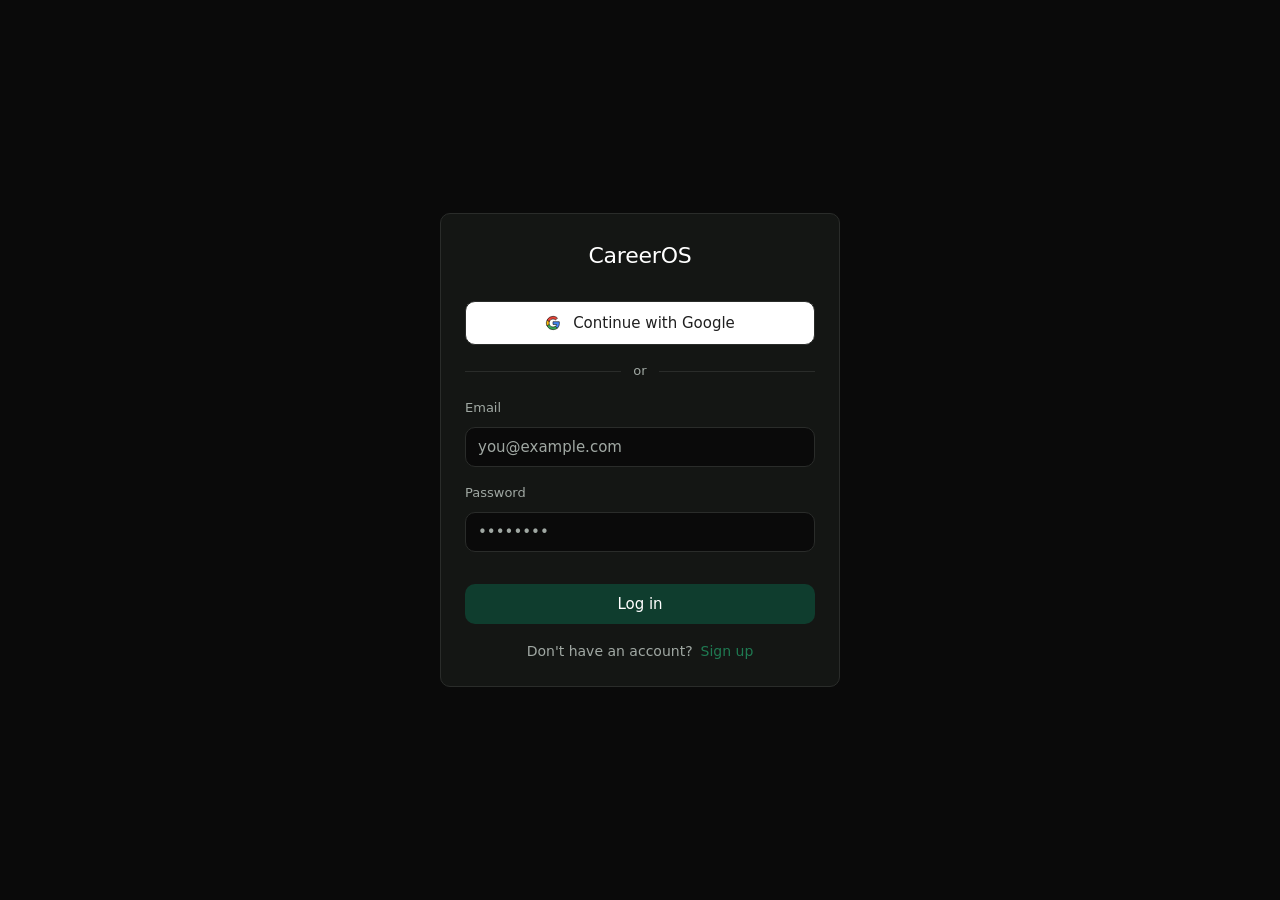
==== index.html @ 24f1f0d6 "Add files via upload" ====
<!DOCTYPE html>
<html lang="en">
<head>
  <meta charset="UTF-8" />
  <meta name="viewport" content="width=device-width, initial-scale=1.0" />
  <title>CareerOS — Log in</title>
  <link rel="stylesheet" href="css/tokens.css" />
  <link rel="stylesheet" href="css/global.css" />
  <link rel="stylesheet" href="css/login.css" />
</head>
<body>
  <div class="login-page">
    <div class="card login-card">
      <div class="login-card__logo">
        <span class="login-card__wordmark">CareerOS</span>
      </div>

      <!--
        NOTE: The Google button below intentionally breaks from the app's color system
        (--bg / --surface / --accent etc). Google's brand guidelines require their
        "Continue with Google" button to use a white/light background with the official
        4-color G logo — this is the one deliberate exception to the design system.
      -->
      <button type="button" class="btn btn-google" id="google-login-btn">
        <span id="google-icon-slot"></span>
        <span>Continue with Google</span>
      </button>

      <div class="login-divider">
        <span>or</span>
      </div>

      <form id="login-form" novalidate>
        <div class="input-group">
          <label class="input-label" for="email-input">Email</label>
          <input class="input" type="email" id="email-input" name="email" placeholder="you@example.com" autocomplete="email" required />
        </div>

        <div class="input-group">
          <label class="input-label" for="password-input">Password</label>
          <input class="input" type="password" id="password-input" name="password" placeholder="••••••••" autocomplete="current-password" required />
        </div>

        <div class="input-error" id="form-error" aria-live="polite"></div>

        <button type="submit" class="btn btn-primary login-submit-btn" id="submit-btn">
          Log in
        </button>
      </form>

      <div class="login-toggle">
        <span id="toggle-text">Don't have an account?</span>
        <a href="#" id="toggle-mode-link">Sign up</a>
      </div>
    </div>
  </div>

  <script type="module" src="js/pages/login.js"></script>
</body>
</html>
---- css/tokens.css ----
:root {
  /* Colors */
  --bg: #0A0A0A;
  --surface: #141614;
  --text-primary: #FFFFFF;
  --text-secondary: #A0A8A3;
  --accent: #0F3D2E;
  --accent-hover: #1F7A52;
  --danger: #C0392B;
  --warning: #B8860B;
  --border: #2A2C2A;

  /* Shape */
  --radius: 10px;

  /* Spacing */
  --space-xs: 8px;
  --space-sm: 12px;
  --space-md: 16px;
  --space-lg: 24px;
  --space-xl: 32px;

  /* Typography */
  --font-family: 'Inter', -apple-system, BlinkMacSystemFont, 'Segoe UI', system-ui, sans-serif;
  --font-weight-body: 400;
  --font-weight-heading: 500;

  --font-size-h1: 22px;
  --font-size-h2: 18px;
  --font-size-h3: 16px;
  --font-size-body: 15px;
  --line-height-base: 1.6;

  /* Layout */
  --sidebar-width: 220px;
  --bottom-bar-height: 64px;

  /* Motion */
  --transition-fast: 0.15s ease;
  --transition-base: 0.2s ease;
}
---- css/global.css ----
@import url('tokens.css');

/* ============ RESET ============ */
*,
*::before,
*::after {
  box-sizing: border-box;
  margin: 0;
  padding: 0;
}

html {
  -webkit-text-size-adjust: 100%;
}

body {
  background: var(--bg);
  color: var(--text-primary);
  font-family: var(--font-family);
  font-weight: var(--font-weight-body);
  font-size: var(--font-size-body);
  line-height: var(--line-height-base);
  font-feature-settings: "tnum";
  -webkit-font-smoothing: antialiased;
  min-height: 100vh;
}

h1, h2, h3, h4, h5, h6 {
  font-weight: var(--font-weight-heading);
  line-height: 1.3;
}

h1 { font-size: var(--font-size-h1); }
h2 { font-size: var(--font-size-h2); }
h3 { font-size: var(--font-size-h3); }

p {
  color: var(--text-secondary);
}

a {
  color: inherit;
  text-decoration: none;
}

ul, ol {
  list-style: none;
}

button {
  font-family: inherit;
  cursor: pointer;
}

input, select, textarea {
  font-family: inherit;
  font-size: inherit;
}

img, svg {
  display: block;
  max-width: 100%;
}

/* ============ TABULAR NUMS ============ */
.tnum {
  font-feature-settings: "tnum";
}

/* ============ PAGE LAYOUT ============ */
.page-layout {
  display: flex;
  min-height: 100vh;
}

.page-layout__main {
  flex: 1;
  margin-left: var(--sidebar-width);
  padding: var(--space-lg);
  min-height: 100vh;
}

@media (max-width: 768px) {
  .page-layout__main {
    margin-left: 0;
    padding: var(--space-md);
    padding-bottom: calc(var(--bottom-bar-height) + var(--space-md));
  }
}

/* ============ SIDEBAR (DESKTOP) ============ */
.sidebar {
  position: fixed;
  top: 0;
  left: 0;
  bottom: 0;
  width: var(--sidebar-width);
  background: var(--surface);
  border-right: 1px solid var(--border);
  display: flex;
  flex-direction: column;
  padding: var(--space-lg) 0;
  z-index: 100;
}

.sidebar__logo {
  padding: 0 var(--space-lg);
  margin-bottom: var(--space-xl);
  display: flex;
  align-items: center;
  gap: var(--space-sm);
}

.sidebar__nav {
  display: flex;
  flex-direction: column;
  gap: var(--space-xs);
  padding: 0 var(--space-sm);
}

.sidebar__nav-item {
  display: flex;
  align-items: center;
  gap: var(--space-sm);
  padding: var(--space-sm) var(--space-md);
  border-radius: var(--radius);
  border-left: 2px solid transparent;
  color: var(--text-secondary);
  transition: background var(--transition-fast), color var(--transition-fast);
}

.sidebar__nav-item svg {
  width: 18px;
  height: 18px;
  stroke: currentColor;
  flex-shrink: 0;
}

.sidebar__nav-item:hover {
  background: rgba(255, 255, 255, 0.03);
  color: var(--text-primary);
}

.sidebar__nav-item.is-active {
  background: rgba(15, 61, 46, 0.35);
  color: var(--text-primary);
  border-left: 2px solid var(--accent-hover);
  margin-left: -2px;
}

@media (max-width: 768px) {
  .sidebar {
    display: none;
  }
}

/* ============ BOTTOM TAB BAR (MOBILE) ============ */
.bottom-tab-bar {
  display: none;
}

@media (max-width: 768px) {
  .bottom-tab-bar {
    display: flex;
    position: fixed;
    bottom: 0;
    left: 0;
    right: 0;
    height: var(--bottom-bar-height);
    background: var(--surface);
    border-top: 1px solid var(--border);
    justify-content: space-around;
    align-items: center;
    z-index: 100;
  }

  .bottom-tab-bar__item {
    display: flex;
    align-items: center;
    justify-content: center;
    width: 44px;
    height: 44px;
    border-radius: var(--radius);
    color: var(--text-secondary);
    transition: background var(--transition-fast), color var(--transition-fast);
  }

  .bottom-tab-bar__item svg {
    width: 20px;
    height: 20px;
    stroke: currentColor;
  }

  .bottom-tab-bar__item.is-active {
    color: var(--text-primary);
    background: rgba(15, 61, 46, 0.35);
  }
}

/* ============ CARD ============ */
.card {
  background: var(--surface);
  border: 1px solid var(--border);
  border-radius: var(--radius);
  padding: var(--space-lg);
}

@media (max-width: 768px) {
  .card {
    padding: var(--space-md);
  }
}

/* ============ BUTTONS ============ */
.btn {
  display: inline-flex;
  align-items: center;
  justify-content: center;
  gap: var(--space-xs);
  border-radius: var(--radius);
  padding: 10px var(--space-md);
  font-size: var(--font-size-body);
  font-weight: var(--font-weight-heading);
  border: 1px solid transparent;
  transition: background var(--transition-fast), border-color var(--transition-fast), color var(--transition-fast);
  white-space: nowrap;
}

.btn svg {
  width: 16px;
  height: 16px;
  stroke: currentColor;
}

.btn:disabled {
  opacity: 0.5;
  cursor: not-allowed;
}

.btn-primary {
  background: var(--accent);
  color: var(--text-primary);
}

.btn-primary:hover:not(:disabled) {
  background: var(--accent-hover);
}

.btn-secondary {
  background: transparent;
  border: 1px solid var(--border);
  color: var(--text-primary);
}

.btn-secondary:hover:not(:disabled) {
  border-color: var(--text-secondary);
}

.btn-destructive {
  background: transparent;
  border: 1px solid var(--danger);
  color: var(--danger);
}

.btn-destructive:hover:not(:disabled) {
  background: var(--danger);
  color: var(--text-primary);
}

@media (max-width: 768px) {
  .btn {
    min-height: 44px;
  }
}

/* ============ INPUTS ============ */
.input-group {
  display: flex;
  flex-direction: column;
  gap: var(--space-xs);
}

.input-label {
  font-size: 13px;
  font-weight: var(--font-weight-heading);
  color: var(--text-secondary);
}

.input {
  background: var(--bg);
  border: 1px solid var(--border);
  border-radius: var(--radius);
  padding: 10px var(--space-sm);
  color: var(--text-primary);
  font-size: var(--font-size-body);
  width: 100%;
  transition: border-color var(--transition-fast);
}

.input::placeholder {
  color: var(--text-secondary);
}

.input:focus {
  outline: none;
  border-color: var(--accent-hover);
}

.input.has-error {
  border-color: var(--danger);
}

.input-error {
  font-size: 13px;
  color: var(--danger);
}

@media (max-width: 768px) {
  .input {
    min-height: 44px;
  }
}

/* ============ TOGGLE (custom square) ============ */
.toggle-box {
  position: relative;
  display: inline-flex;
  align-items: center;
  width: 40px;
  height: 22px;
  background: var(--bg);
  border: 1px solid var(--border);
  border-radius: var(--radius);
  cursor: pointer;
  transition: background var(--transition-fast), border-color var(--transition-fast);
  flex-shrink: 0;
}

.toggle-box::after {
  content: '';
  position: absolute;
  top: 2px;
  left: 2px;
  width: 16px;
  height: 16px;
  background: var(--text-secondary);
  border-radius: 4px;
  transition: transform var(--transition-fast), background var(--transition-fast);
}

.toggle-box.is-checked {
  background: var(--accent);
  border-color: var(--accent-hover);
}

.toggle-box.is-checked::after {
  transform: translateX(18px);
  background: var(--text-primary);
}

/* ============ CHECKBOX (custom square) ============ */
.checkbox-box {
  position: relative;
  display: inline-flex;
  align-items: center;
  justify-content: center;
  width: 20px;
  height: 20px;
  background: var(--bg);
  border: 1px solid var(--border);
  border-radius: 5px;
  cursor: pointer;
  flex-shrink: 0;
  transition: background var(--transition-fast), border-color var(--transition-fast);
}

.checkbox-box svg {
  width: 12px;
  height: 12px;
  stroke: var(--text-primary);
  opacity: 0;
  transition: opacity var(--transition-fast);
}

.checkbox-box.is-checked {
  background: var(--accent);
  border-color: var(--accent-hover);
}

.checkbox-box.is-checked svg {
  opacity: 1;
}

/* ============ STATUS DOT ============ */
.status-dot {
  display: inline-flex;
  align-items: center;
  gap: var(--space-xs);
  font-size: 13px;
  color: var(--text-secondary);
}

.status-dot::before {
  content: '';
  width: 8px;
  height: 8px;
  border-radius: 50%;
  background: var(--text-secondary);
  flex-shrink: 0;
}

.status-dot--online::before,
.status-dot--submitted::before {
  background: var(--accent-hover);
}

.status-dot--offline::before,
.status-dot--pending::before {
  background: var(--text-secondary);
}

.status-dot--failed::before {
  background: var(--danger);
}

.status-dot--skipped::before,
.status-dot--needs-attention::before {
  background: var(--warning);
}

/* ============ MODAL ============ */
.modal-overlay {
  position: fixed;
  inset: 0;
  background: rgba(0, 0, 0, 0.6);
  display: flex;
  align-items: center;
  justify-content: center;
  padding: var(--space-md);
  z-index: 1000;
}

.modal {
  background: var(--surface);
  border: 1px solid var(--border);
  border-radius: var(--radius);
  padding: var(--space-lg);
  max-width: 480px;
  width: 100%;
  max-height: 90vh;
  overflow-y: auto;
  box-shadow: 0 8px 24px rgba(0, 0, 0, 0.4);
}

.modal__header {
  display: flex;
  align-items: center;
  justify-content: space-between;
  margin-bottom: var(--space-md);
}

.modal__close {
  color: var(--text-secondary);
  display: inline-flex;
  padding: var(--space-xs);
  border-radius: var(--radius);
}

.modal__close svg {
  width: 18px;
  height: 18px;
  stroke: currentColor;
}

.modal__close:hover {
  color: var(--text-primary);
}

.modal__footer {
  display: flex;
  justify-content: flex-end;
  gap: var(--space-sm);
  margin-top: var(--space-lg);
}

@media (max-width: 768px) {
  .modal {
    padding: var(--space-md);
  }
}

/* ============ TOAST ============ */
.toast-container {
  position: fixed;
  bottom: var(--space-lg);
  right: var(--space-lg);
  display: flex;
  flex-direction: column;
  gap: var(--space-sm);
  z-index: 2000;
}

.toast {
  display: flex;
  align-items: center;
  gap: var(--space-sm);
  background: var(--surface);
  border: 1px solid var(--border);
  border-radius: var(--radius);
  padding: var(--space-sm) var(--space-md);
  min-width: 240px;
  max-width: 360px;
  box-shadow: 0 4px 16px rgba(0, 0, 0, 0.35);
  animation: toast-in var(--transition-base);
}

.toast svg {
  width: 18px;
  height: 18px;
  flex-shrink: 0;
}

.toast--success svg {
  stroke: var(--accent-hover);
}

.toast--error svg {
  stroke: var(--danger);
}

.toast--info svg {
  stroke: var(--text-secondary);
}

@keyframes toast-in {
  from {
    opacity: 0;
    transform: translateY(8px);
  }
  to {
    opacity: 1;
    transform: translateY(0);
  }
}

@media (max-width: 768px) {
  .toast-container {
    right: var(--space-md);
    left: var(--space-md);
    bottom: calc(var(--bottom-bar-height) + var(--space-md));
  }

  .toast {
    max-width: none;
  }
}

/* ============ EMPTY STATE ============ */
.empty-state {
  display: flex;
  flex-direction: column;
  align-items: center;
  justify-content: center;
  text-align: center;
  padding: var(--space-xl) var(--space-md);
  color: var(--text-secondary);
  gap: var(--space-sm);
}

.empty-state svg {
  width: 32px;
  height: 32px;
  stroke: var(--text-secondary);
}

.empty-state__text {
  font-size: 14px;
  color: var(--text-secondary);
}

/* ============ SKELETON ============ */
.skeleton {
  background: linear-gradient(90deg, var(--surface) 25%, var(--border) 50%, var(--surface) 75%);
  background-size: 200% 100%;
  border-radius: var(--radius);
  animation: skeleton-pulse 1.4s ease-in-out infinite;
}

@keyframes skeleton-pulse {
  0% { background-position: 200% 0; }
  100% { background-position: -200% 0; }
}

/* ============ STAT CARD ============ */
.stat-card {
  background: var(--surface);
  border: 1px solid var(--border);
  border-radius: var(--radius);
  padding: var(--space-lg);
  display: flex;
  flex-direction: column;
  gap: var(--space-xs);
}

.stat-number {
  font-size: 28px;
  font-weight: var(--font-weight-heading);
  font-feature-settings: "tnum";
  color: var(--text-primary);
}

.stat-label {
  font-size: 13px;
  color: var(--text-secondary);
}

.stat-row {
  display: flex;
  gap: var(--space-md);
}

@media (max-width: 768px) {
  .stat-card {
    padding: var(--space-md);
  }

  .stat-number {
    font-size: 24px;
  }

  .stat-row {
    display: grid;
    grid-template-columns: 1fr 1fr;
    gap: var(--space-sm);
  }
}

/* ============ TABLE (DESKTOP) ============ */
.table {
  width: 100%;
  border-collapse: collapse;
}

.table th {
  text-align: left;
  font-size: 13px;
  font-weight: var(--font-weight-heading);
  color: var(--text-secondary);
  padding: var(--space-sm) var(--space-md);
  border-bottom: 1px solid var(--border);
}

.table td {
  padding: var(--space-sm) var(--space-md);
  border-bottom: 1px solid var(--border);
  font-size: var(--font-size-body);
  color: var(--text-primary);
}

.table tr:last-child td {
  border-bottom: none;
}

@media (max-width: 768px) {
  .table {
    display: none;
  }
}

/* ============ TABLE MOBILE CARD ============ */
.table-mobile-card {
  display: none;
}

@media (max-width: 768px) {
  .table-mobile-card {
    display: flex;
    flex-direction: column;
    gap: var(--space-sm);
  }

  .table-mobile-card__item {
    background: var(--surface);
    border: 1px solid var(--border);
    border-radius: var(--radius);
    padding: var(--space-md);
    display: flex;
    flex-direction: column;
    gap: var(--space-xs);
  }

  .table-mobile-card__row {
    display: flex;
    justify-content: space-between;
    gap: var(--space-sm);
    font-size: 14px;
  }

  .table-mobile-card__row-label {
    color: var(--text-secondary);
  }

  .table-mobile-card__row-value {
    color: var(--text-primary);
    text-align: right;
  }
}

/* ============ BADGE ============ */
.badge {
  display: inline-flex;
  align-items: center;
  padding: 3px var(--space-sm);
  border-radius: var(--radius);
  background: rgba(255, 255, 255, 0.05);
  border: 1px solid var(--border);
  font-size: 12px;
  color: var(--text-secondary);
  white-space: nowrap;
}
---- css/login.css ----
/* login.css — page-specific layout only; components come from global.css */

.login-page {
  min-height: 100vh;
  display: flex;
  align-items: center;
  justify-content: center;
  padding: var(--space-md);
}

.login-card {
  width: 100%;
  max-width: 400px;
  display: flex;
  flex-direction: column;
  gap: var(--space-md);
}

.login-card__logo {
  display: flex;
  justify-content: center;
  margin-bottom: var(--space-sm);
}

.login-card__wordmark {
  font-size: var(--font-size-h1);
  font-weight: var(--font-weight-heading);
  color: var(--text-primary);
  letter-spacing: -0.01em;
}

/* Google button — deliberate exception to the color system per Google brand guidelines */
.btn-google {
  background: #FFFFFF;
  color: #1F1F1F;
  border: 1px solid var(--border);
  border-radius: var(--radius);
  display: inline-flex;
  align-items: center;
  justify-content: center;
  gap: var(--space-sm);
  min-height: 44px;
  font-weight: var(--font-weight-heading);
  transition: background var(--transition-fast);
}

.btn-google:hover {
  background: #F2F2F2;
}

.login-divider {
  display: flex;
  align-items: center;
  gap: var(--space-sm);
  color: var(--text-secondary);
  font-size: 13px;
}

.login-divider::before,
.login-divider::after {
  content: '';
  flex: 1;
  height: 1px;
  background: var(--border);
}

#login-form {
  display: flex;
  flex-direction: column;
  gap: var(--space-md);
}

.login-submit-btn {
  width: 100%;
}

.login-toggle {
  display: flex;
  justify-content: center;
  gap: var(--space-xs);
  font-size: 14px;
  color: var(--text-secondary);
}

.login-toggle a {
  color: var(--accent-hover);
  font-weight: var(--font-weight-heading);
}

.login-toggle a:hover {
  text-decoration: underline;
}

@media (max-width: 768px) {
  .login-page {
    padding: var(--space-md);
  }

  .login-card {
    max-width: none;
  }
}
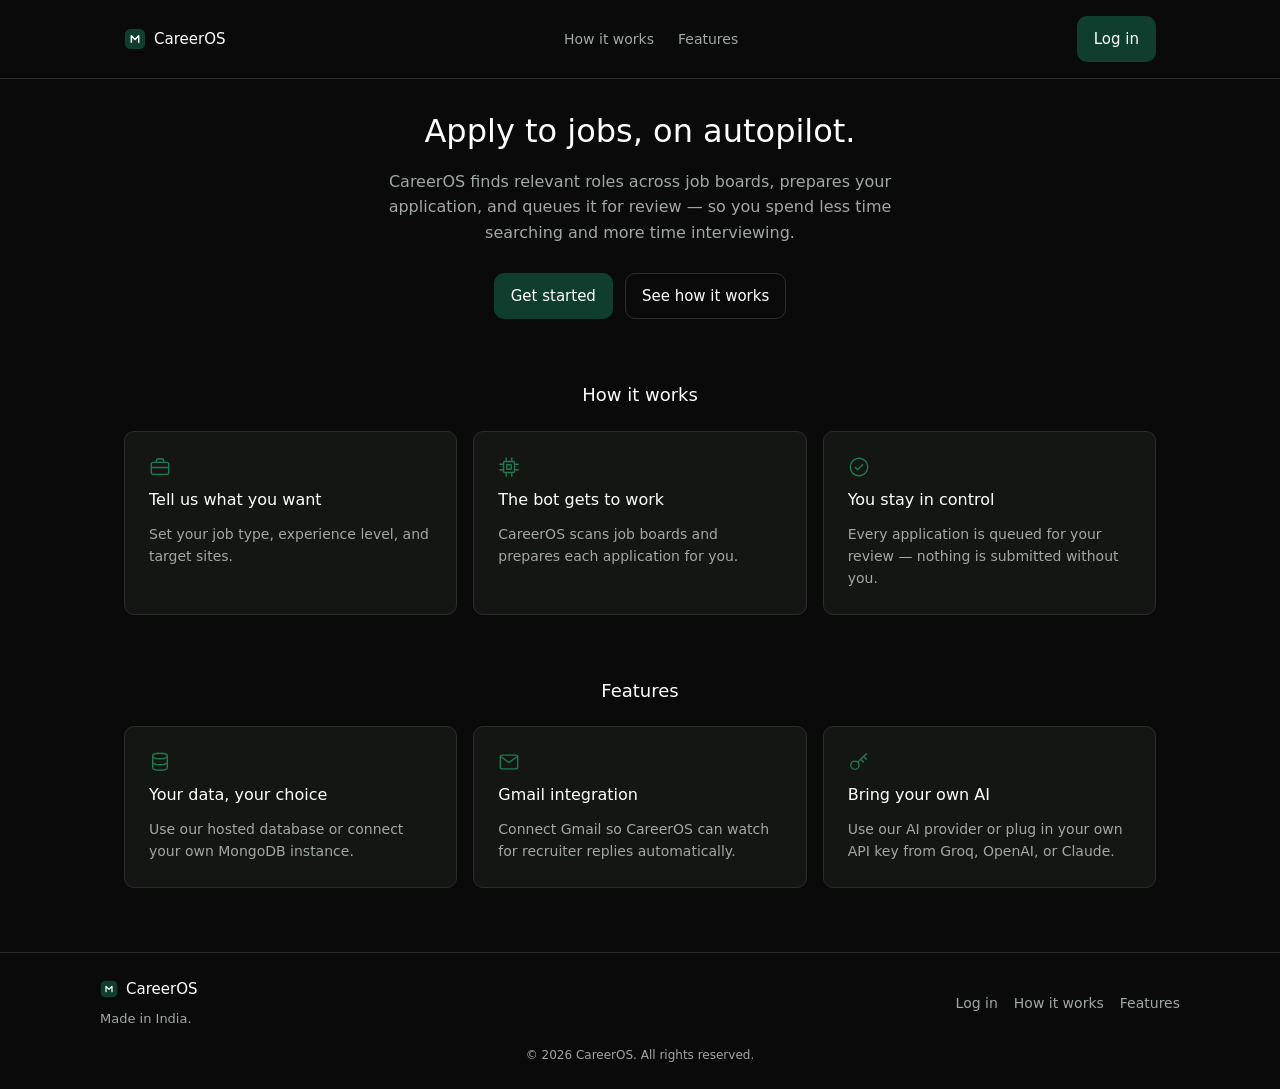
==== commit 62d8aaf4: "Rename home.html to index.html" ====
--- a/index.html
+++ b/index.html
@@ -3,58 +3,105 @@
 <head>
   <meta charset="UTF-8" />
   <meta name="viewport" content="width=device-width, initial-scale=1.0" />
-  <title>CareerOS — Log in</title>
+  <title>CareerOS — Apply to jobs on autopilot</title>
   <link rel="stylesheet" href="css/tokens.css" />
   <link rel="stylesheet" href="css/global.css" />
-  <link rel="stylesheet" href="css/login.css" />
+  <link rel="stylesheet" href="css/home.css" />
 </head>
 <body>
-  <div class="login-page">
-    <div class="card login-card">
-      <div class="login-card__logo">
-        <span class="login-card__wordmark">CareerOS</span>
+  <!-- Top nav -->
+  <header class="top-nav">
+    <div class="top-nav__inner">
+      <a class="top-nav__logo" href="home.html">
+        <img src="assets/logo.svg" alt="CareerOS" width="22" height="22" />
+        <span>CareerOS</span>
+      </a>
+      <nav class="top-nav__links">
+        <a href="#how-it-works">How it works</a>
+        <a href="#features">Features</a>
+      </nav>
+      <a class="btn btn-primary top-nav__cta" href="index.html">Log in</a>
+    </div>
+  </header>
+
+  <!-- Hero -->
+  <main>
+    <section class="hero">
+      <h1>Apply to jobs, on autopilot.</h1>
+      <p class="hero__subtitle">
+        CareerOS finds relevant roles across job boards, prepares your application, and
+        queues it for review — so you spend less time searching and more time interviewing.
+      </p>
+      <div class="hero__actions">
+        <a class="btn btn-primary" href="index.html">Get started</a>
+        <a class="btn btn-secondary" href="#how-it-works">See how it works</a>
       </div>
+    </section>
 
-      <!--
-        NOTE: The Google button below intentionally breaks from the app's color system
-        (--bg / --surface / --accent etc). Google's brand guidelines require their
-        "Continue with Google" button to use a white/light background with the official
-        4-color G logo — this is the one deliberate exception to the design system.
-      -->
-      <button type="button" class="btn btn-google" id="google-login-btn">
-        <span id="google-icon-slot"></span>
-        <span>Continue with Google</span>
-      </button>
+    <!-- How it works -->
+    <section class="section" id="how-it-works">
+      <h2>How it works</h2>
+      <div class="steps-grid">
+        <div class="card step-card">
+          <span class="step-card__icon" data-icon="briefcase"></span>
+          <h3>Tell us what you want</h3>
+          <p>Set your job type, experience level, and target sites.</p>
+        </div>
+        <div class="card step-card">
+          <span class="step-card__icon" data-icon="cpu"></span>
+          <h3>The bot gets to work</h3>
+          <p>CareerOS scans job boards and prepares each application for you.</p>
+        </div>
+        <div class="card step-card">
+          <span class="step-card__icon" data-icon="check-circle"></span>
+          <h3>You stay in control</h3>
+          <p>Every application is queued for your review — nothing is submitted without you.</p>
+        </div>
+      </div>
+    </section>
 
-      <div class="login-divider">
-        <span>or</span>
+    <!-- Features -->
+    <section class="section" id="features">
+      <h2>Features</h2>
+      <div class="features-grid">
+        <div class="card feature-card">
+          <span class="feature-card__icon" data-icon="database"></span>
+          <h3>Your data, your choice</h3>
+          <p>Use our hosted database or connect your own MongoDB instance.</p>
+        </div>
+        <div class="card feature-card">
+          <span class="feature-card__icon" data-icon="mail"></span>
+          <h3>Gmail integration</h3>
+          <p>Connect Gmail so CareerOS can watch for recruiter replies automatically.</p>
+        </div>
+        <div class="card feature-card">
+          <span class="feature-card__icon" data-icon="key"></span>
+          <h3>Bring your own AI</h3>
+          <p>Use our AI provider or plug in your own API key from Groq, OpenAI, or Claude.</p>
+        </div>
       </div>
+    </section>
+  </main>
 
-      <form id="login-form" novalidate>
-        <div class="input-group">
-          <label class="input-label" for="email-input">Email</label>
-          <input class="input" type="email" id="email-input" name="email" placeholder="you@example.com" autocomplete="email" required />
-        </div>
-
-        <div class="input-group">
-          <label class="input-label" for="password-input">Password</label>
-          <input class="input" type="password" id="password-input" name="password" placeholder="••••••••" autocomplete="current-password" required />
-        </div>
-
-        <div class="input-error" id="form-error" aria-live="polite"></div>
-
-        <button type="submit" class="btn btn-primary login-submit-btn" id="submit-btn">
-          Log in
-        </button>
-      </form>
-
-      <div class="login-toggle">
-        <span id="toggle-text">Don't have an account?</span>
-        <a href="#" id="toggle-mode-link">Sign up</a>
+  <!-- Footer -->
+  <footer class="site-footer">
+    <div class="site-footer__inner">
+      <div class="site-footer__brand">
+        <span class="top-nav__logo">
+          <img src="assets/logo.svg" alt="CareerOS" width="18" height="18" />
+          <span>CareerOS</span>
+        </span>
+        <p>Made in India.</p>
+      </div>
+      <div class="site-footer__links">
+        <a href="index.html">Log in</a>
+        <a href="#how-it-works">How it works</a>
+        <a href="#features">Features</a>
       </div>
     </div>
-  </div>
+    <p class="site-footer__copyright">© 2026 CareerOS. All rights reserved.</p>
+  </footer>
 
-  <script type="module" src="js/pages/login.js"></script>
+  <script type="module" src="js/pages/home.js"></script>
 </body>
 </html>
--- a/css/home.css
+++ b/css/home.css
@@ -0,0 +1,225 @@
+/* home.css — public marketing page layout; components come from global.css */
+
+body {
+  overflow-x: hidden;
+}
+
+/* Top nav */
+.top-nav {
+  border-bottom: 1px solid var(--border);
+  background: var(--bg);
+}
+
+.top-nav__inner {
+  max-width: 1080px;
+  margin: 0 auto;
+  padding: var(--space-md) var(--space-lg);
+  display: flex;
+  align-items: center;
+  justify-content: space-between;
+  gap: var(--space-lg);
+}
+
+.top-nav__logo {
+  display: flex;
+  align-items: center;
+  gap: var(--space-xs);
+  font-weight: var(--font-weight-heading);
+  color: var(--text-primary);
+  flex-shrink: 0;
+}
+
+.top-nav__links {
+  display: flex;
+  gap: var(--space-lg);
+  flex: 1;
+  justify-content: center;
+}
+
+.top-nav__links a {
+  color: var(--text-secondary);
+  font-size: 14px;
+  transition: color var(--transition-fast);
+}
+
+.top-nav__links a:hover {
+  color: var(--text-primary);
+}
+
+.top-nav__cta {
+  flex-shrink: 0;
+}
+
+@media (max-width: 768px) {
+  .top-nav__inner {
+    padding: var(--space-sm) var(--space-md);
+  }
+
+  .top-nav__links {
+    display: none;
+  }
+}
+
+/* Hero */
+.hero {
+  max-width: 720px;
+  margin: 0 auto;
+  padding: var(--space-xl) var(--space-lg);
+  text-align: center;
+  display: flex;
+  flex-direction: column;
+  align-items: center;
+  gap: var(--space-md);
+}
+
+.hero h1 {
+  font-size: 32px;
+  font-weight: var(--font-weight-heading);
+  line-height: 1.3;
+}
+
+.hero__subtitle {
+  color: var(--text-secondary);
+  font-size: 16px;
+  max-width: 560px;
+}
+
+.hero__actions {
+  display: flex;
+  gap: var(--space-sm);
+  margin-top: var(--space-sm);
+}
+
+@media (max-width: 768px) {
+  .hero {
+    padding: var(--space-lg) var(--space-md);
+  }
+
+  .hero h1 {
+    font-size: 24px;
+  }
+
+  .hero__actions {
+    flex-direction: column;
+    width: 100%;
+  }
+
+  .hero__actions .btn {
+    width: 100%;
+  }
+}
+
+/* Sections */
+.section {
+  max-width: 1080px;
+  margin: 0 auto;
+  padding: var(--space-xl) var(--space-lg);
+}
+
+.section h2 {
+  text-align: center;
+  margin-bottom: var(--space-lg);
+}
+
+@media (max-width: 768px) {
+  .section {
+    padding: var(--space-lg) var(--space-md);
+  }
+}
+
+/* Steps grid */
+.steps-grid,
+.features-grid {
+  display: grid;
+  grid-template-columns: repeat(3, 1fr);
+  gap: var(--space-md);
+}
+
+.step-card,
+.feature-card {
+  display: flex;
+  flex-direction: column;
+  gap: var(--space-sm);
+}
+
+.step-card__icon,
+.feature-card__icon {
+  display: inline-flex;
+  color: var(--accent-hover);
+}
+
+.step-card h3,
+.feature-card h3 {
+  color: var(--text-primary);
+}
+
+.step-card p,
+.feature-card p {
+  font-size: 14px;
+}
+
+@media (max-width: 768px) {
+  .steps-grid,
+  .features-grid {
+    grid-template-columns: 1fr;
+  }
+}
+
+/* Footer */
+.site-footer {
+  border-top: 1px solid var(--border);
+  padding: var(--space-lg);
+  margin-top: var(--space-xl);
+}
+
+.site-footer__inner {
+  max-width: 1080px;
+  margin: 0 auto;
+  display: flex;
+  align-items: center;
+  justify-content: space-between;
+  gap: var(--space-lg);
+  flex-wrap: wrap;
+}
+
+.site-footer__brand {
+  display: flex;
+  flex-direction: column;
+  gap: var(--space-xs);
+}
+
+.site-footer__brand p {
+  font-size: 13px;
+  color: var(--text-secondary);
+}
+
+.site-footer__links {
+  display: flex;
+  gap: var(--space-md);
+}
+
+.site-footer__links a {
+  color: var(--text-secondary);
+  font-size: 14px;
+  transition: color var(--transition-fast);
+}
+
+.site-footer__links a:hover {
+  color: var(--text-primary);
+}
+
+.site-footer__copyright {
+  max-width: 1080px;
+  margin: var(--space-md) auto 0;
+  font-size: 12px;
+  color: var(--text-secondary);
+  text-align: center;
+}
+
+@media (max-width: 768px) {
+  .site-footer__inner {
+    flex-direction: column;
+    align-items: flex-start;
+    gap: var(--space-md);
+  }
+}
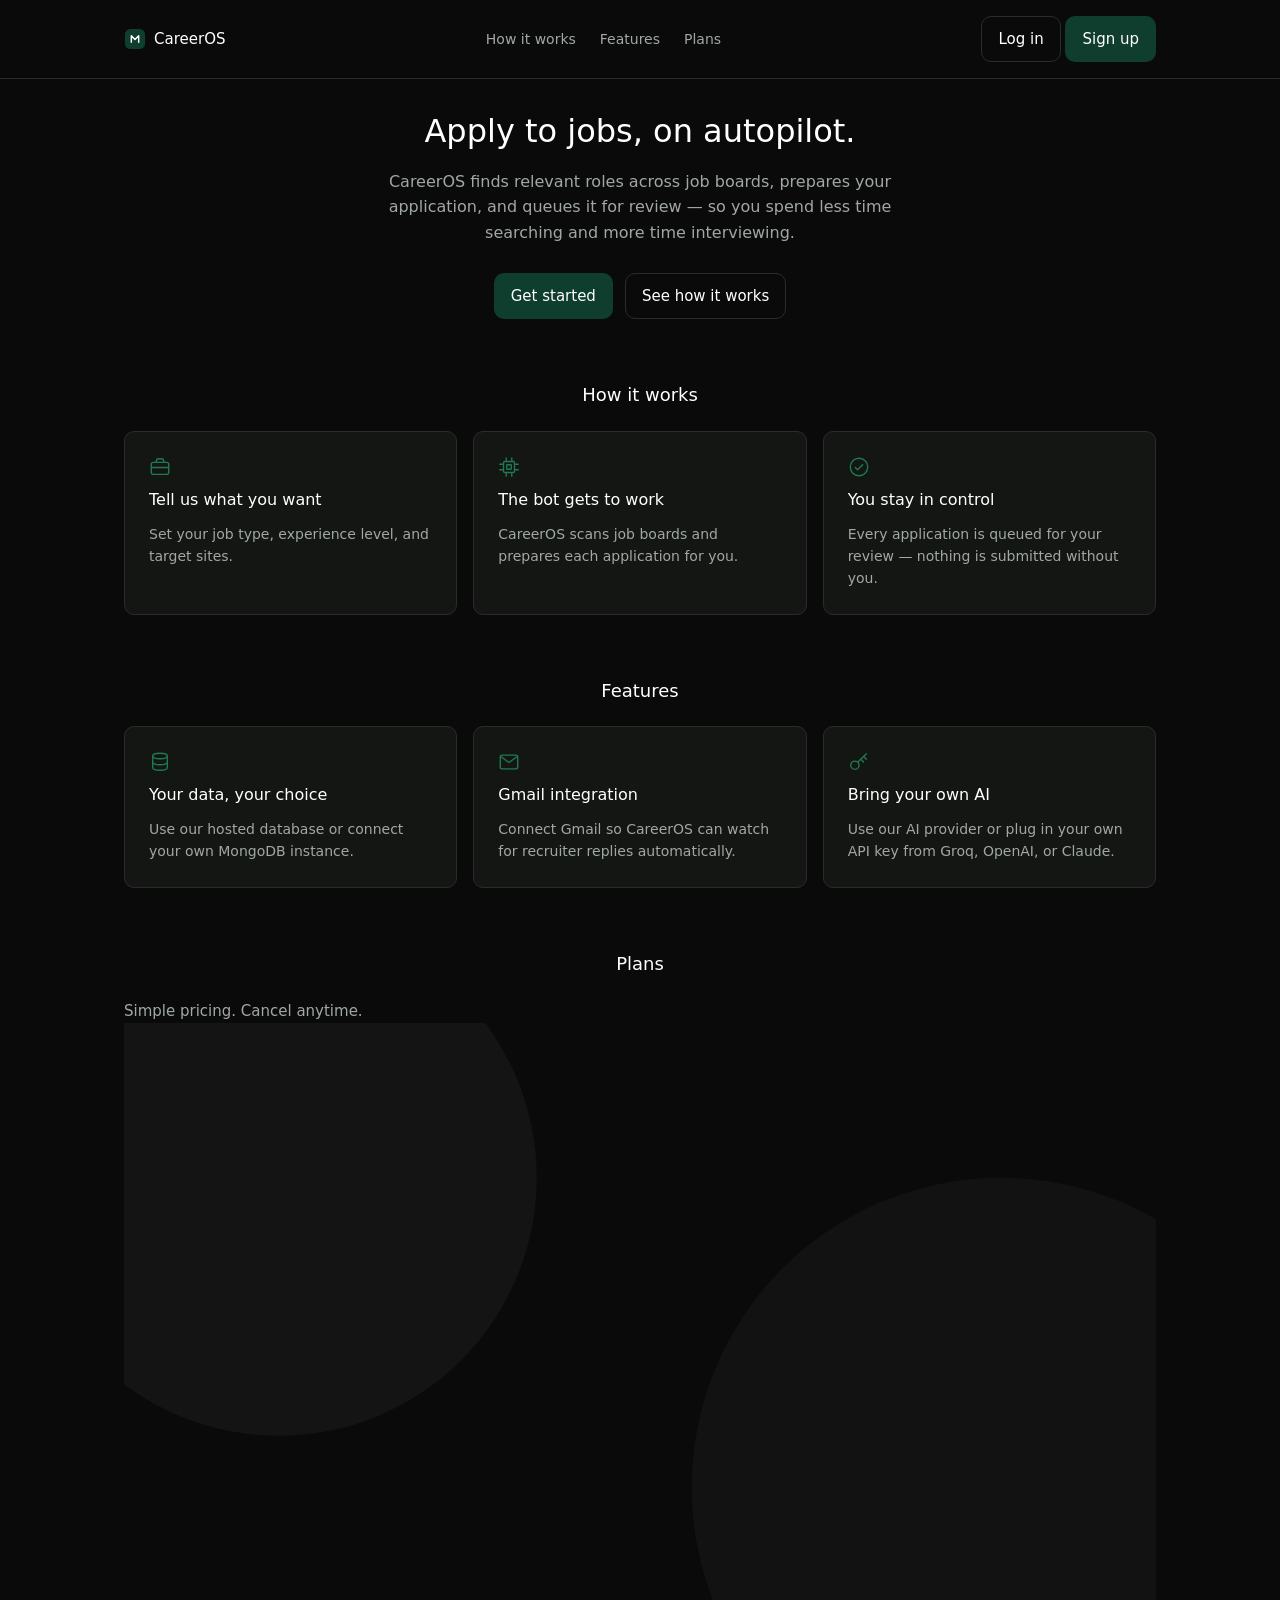
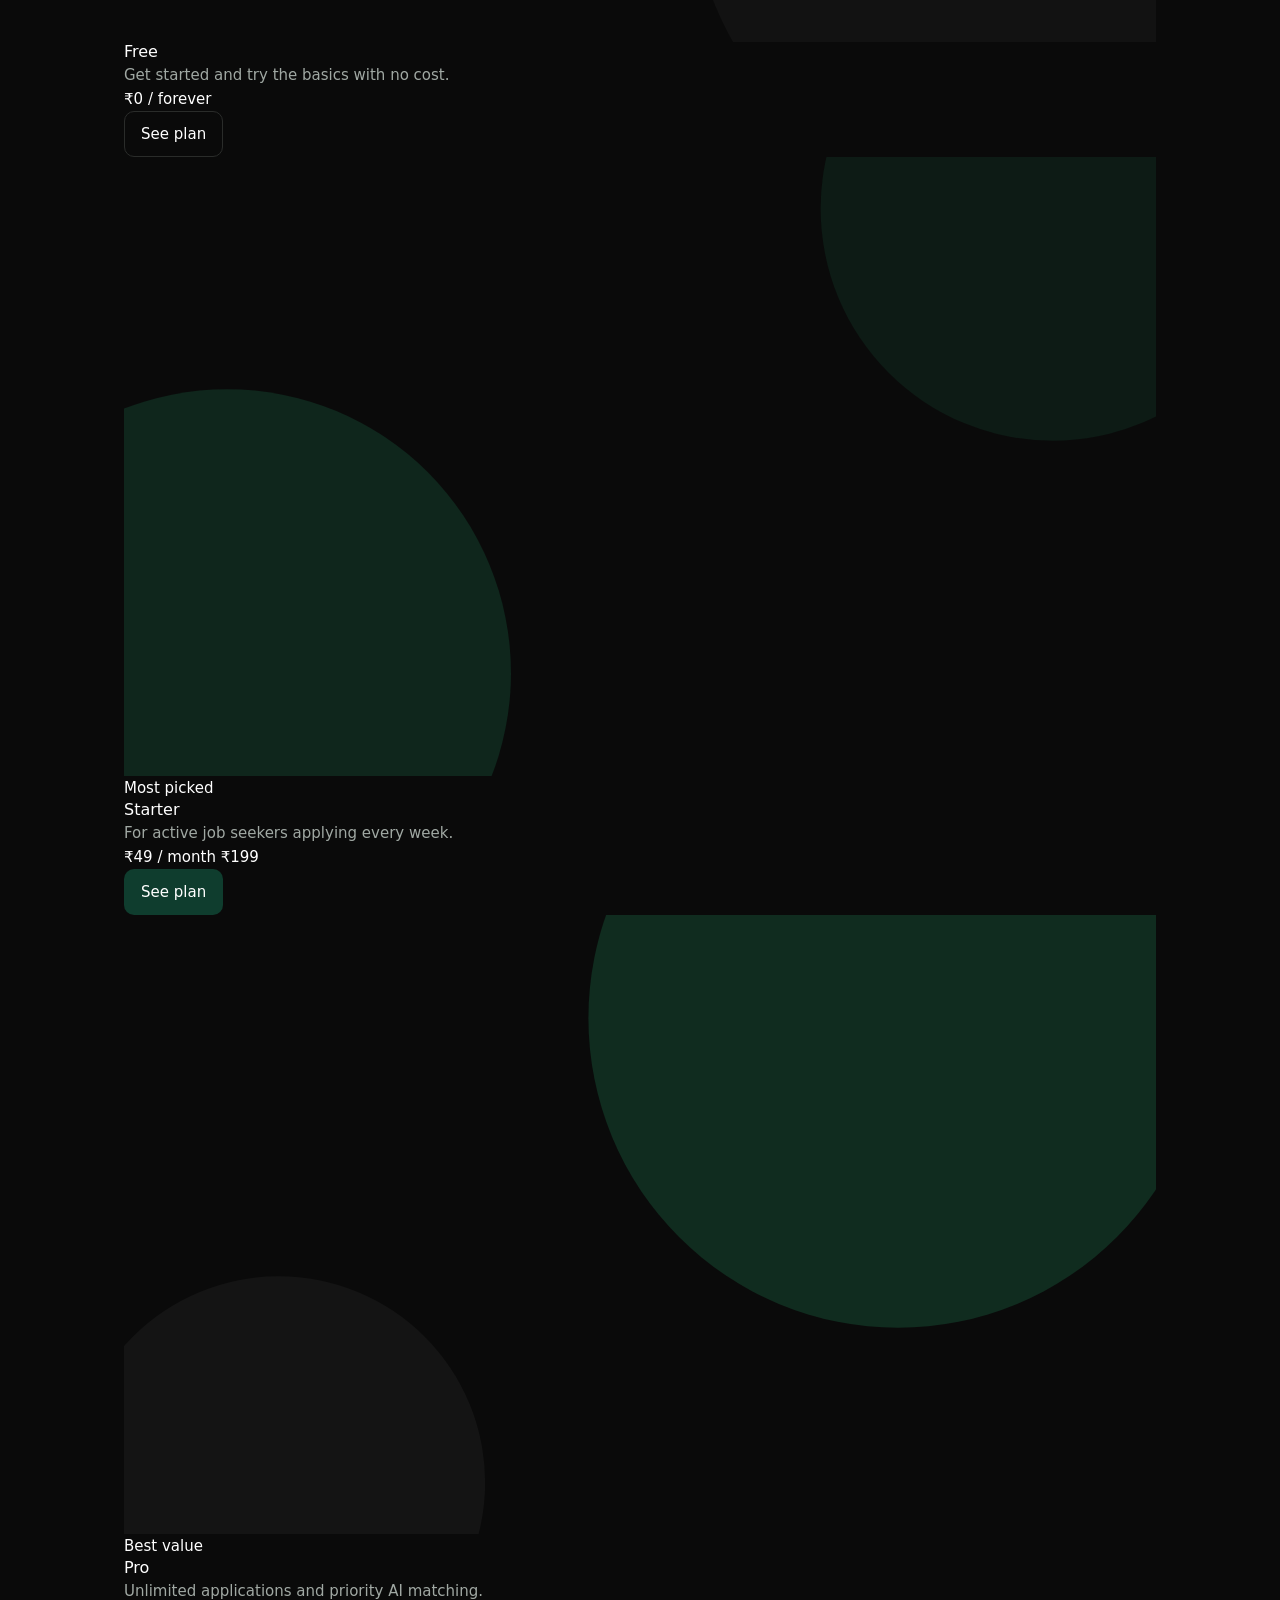
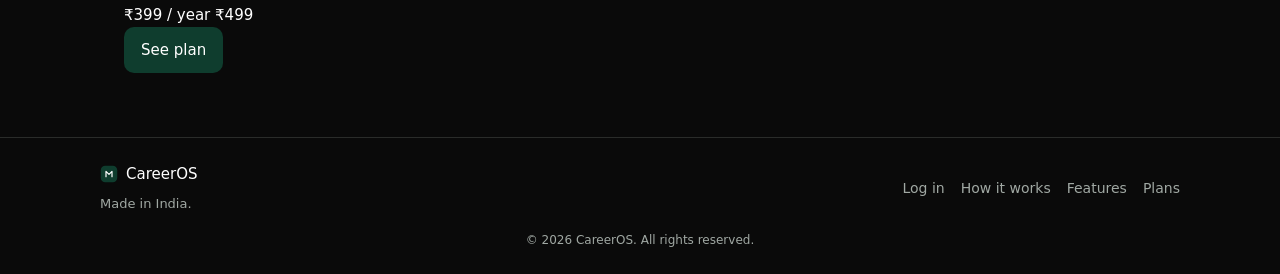
==== commit 5a8281ea: "Update index.html" ====
--- a/index.html
+++ b/index.html
@@ -12,15 +12,19 @@
   <!-- Top nav -->
   <header class="top-nav">
     <div class="top-nav__inner">
-      <a class="top-nav__logo" href="home.html">
+      <a class="top-nav__logo" href="index.html">
         <img src="assets/logo.svg" alt="CareerOS" width="22" height="22" />
         <span>CareerOS</span>
       </a>
       <nav class="top-nav__links">
         <a href="#how-it-works">How it works</a>
         <a href="#features">Features</a>
+        <a href="#plans">Plans</a>
       </nav>
-      <a class="btn btn-primary top-nav__cta" href="index.html">Log in</a>
+      <div class="top-nav__auth">
+        <a class="btn btn-secondary top-nav__cta" href="login.html">Log in</a>
+        <a class="btn btn-primary top-nav__cta" href="login.html#signup">Sign up</a>
+      </div>
     </div>
   </header>
 
@@ -33,7 +37,7 @@
         queues it for review — so you spend less time searching and more time interviewing.
       </p>
       <div class="hero__actions">
-        <a class="btn btn-primary" href="index.html">Get started</a>
+        <a class="btn btn-primary" href="login.html#signup">Get started</a>
         <a class="btn btn-secondary" href="#how-it-works">See how it works</a>
       </div>
     </section>
@@ -81,6 +85,78 @@
         </div>
       </div>
     </section>
+
+    <!-- Plans -->
+    <section class="section" id="plans">
+      <h2>Plans</h2>
+      <p class="plans-subtitle">Simple pricing. Cancel anytime.</p>
+
+      <div class="plans-grid">
+        <!-- Free -->
+        <div class="plan-card">
+          <div class="plan-card__art plan-card__art--free">
+            <svg viewBox="0 0 200 120" class="plan-card__pattern" preserveAspectRatio="xMidYMid slice">
+              <circle cx="30" cy="30" r="50" fill="rgba(255,255,255,0.04)" />
+              <circle cx="170" cy="90" r="60" fill="rgba(255,255,255,0.03)" />
+            </svg>
+            <span class="plan-card__icon" data-icon="compass"></span>
+          </div>
+          <div class="plan-card__body">
+            <h3>Free</h3>
+            <p class="plan-card__desc">Get started and try the basics with no cost.</p>
+            <div class="plan-card__price">
+              <span class="plan-card__amount">₹0</span>
+              <span class="plan-card__period">/ forever</span>
+            </div>
+            <a class="btn btn-secondary plan-card__cta" href="payment/plans.html?plan=free">See plan</a>
+          </div>
+        </div>
+
+        <!-- 49 plan -->
+        <div class="plan-card">
+          <div class="plan-card__art plan-card__art--starter">
+            <svg viewBox="0 0 200 120" class="plan-card__pattern" preserveAspectRatio="xMidYMid slice">
+              <circle cx="20" cy="100" r="55" fill="rgba(31,122,82,0.25)" />
+              <circle cx="180" cy="10" r="45" fill="rgba(31,122,82,0.15)" />
+            </svg>
+            <span class="plan-card__icon" data-icon="zap"></span>
+          </div>
+          <div class="plan-card__body">
+            <div class="plan-card__badge">Most picked</div>
+            <h3>Starter</h3>
+            <p class="plan-card__desc">For active job seekers applying every week.</p>
+            <div class="plan-card__price">
+              <span class="plan-card__amount">₹49</span>
+              <span class="plan-card__period">/ month</span>
+              <span class="plan-card__strike">₹199</span>
+            </div>
+            <a class="btn btn-primary plan-card__cta" href="payment/plans.html?plan=starter">See plan</a>
+          </div>
+        </div>
+
+        <!-- 399 plan -->
+        <div class="plan-card">
+          <div class="plan-card__art plan-card__art--pro">
+            <svg viewBox="0 0 200 120" class="plan-card__pattern" preserveAspectRatio="xMidYMid slice">
+              <circle cx="150" cy="20" r="60" fill="rgba(31,122,82,0.3)" />
+              <circle cx="30" cy="110" r="40" fill="rgba(255,255,255,0.04)" />
+            </svg>
+            <span class="plan-card__icon" data-icon="rocket"></span>
+          </div>
+          <div class="plan-card__body">
+            <div class="plan-card__badge">Best value</div>
+            <h3>Pro</h3>
+            <p class="plan-card__desc">Unlimited applications and priority AI matching.</p>
+            <div class="plan-card__price">
+              <span class="plan-card__amount">₹399</span>
+              <span class="plan-card__period">/ year</span>
+              <span class="plan-card__strike">₹499</span>
+            </div>
+            <a class="btn btn-primary plan-card__cta" href="payment/plans.html?plan=pro">See plan</a>
+          </div>
+        </div>
+      </div>
+    </section>
   </main>
 
   <!-- Footer -->
@@ -94,9 +170,10 @@
         <p>Made in India.</p>
       </div>
       <div class="site-footer__links">
-        <a href="index.html">Log in</a>
+        <a href="login.html">Log in</a>
         <a href="#how-it-works">How it works</a>
         <a href="#features">Features</a>
+        <a href="#plans">Plans</a>
       </div>
     </div>
     <p class="site-footer__copyright">© 2026 CareerOS. All rights reserved.</p>
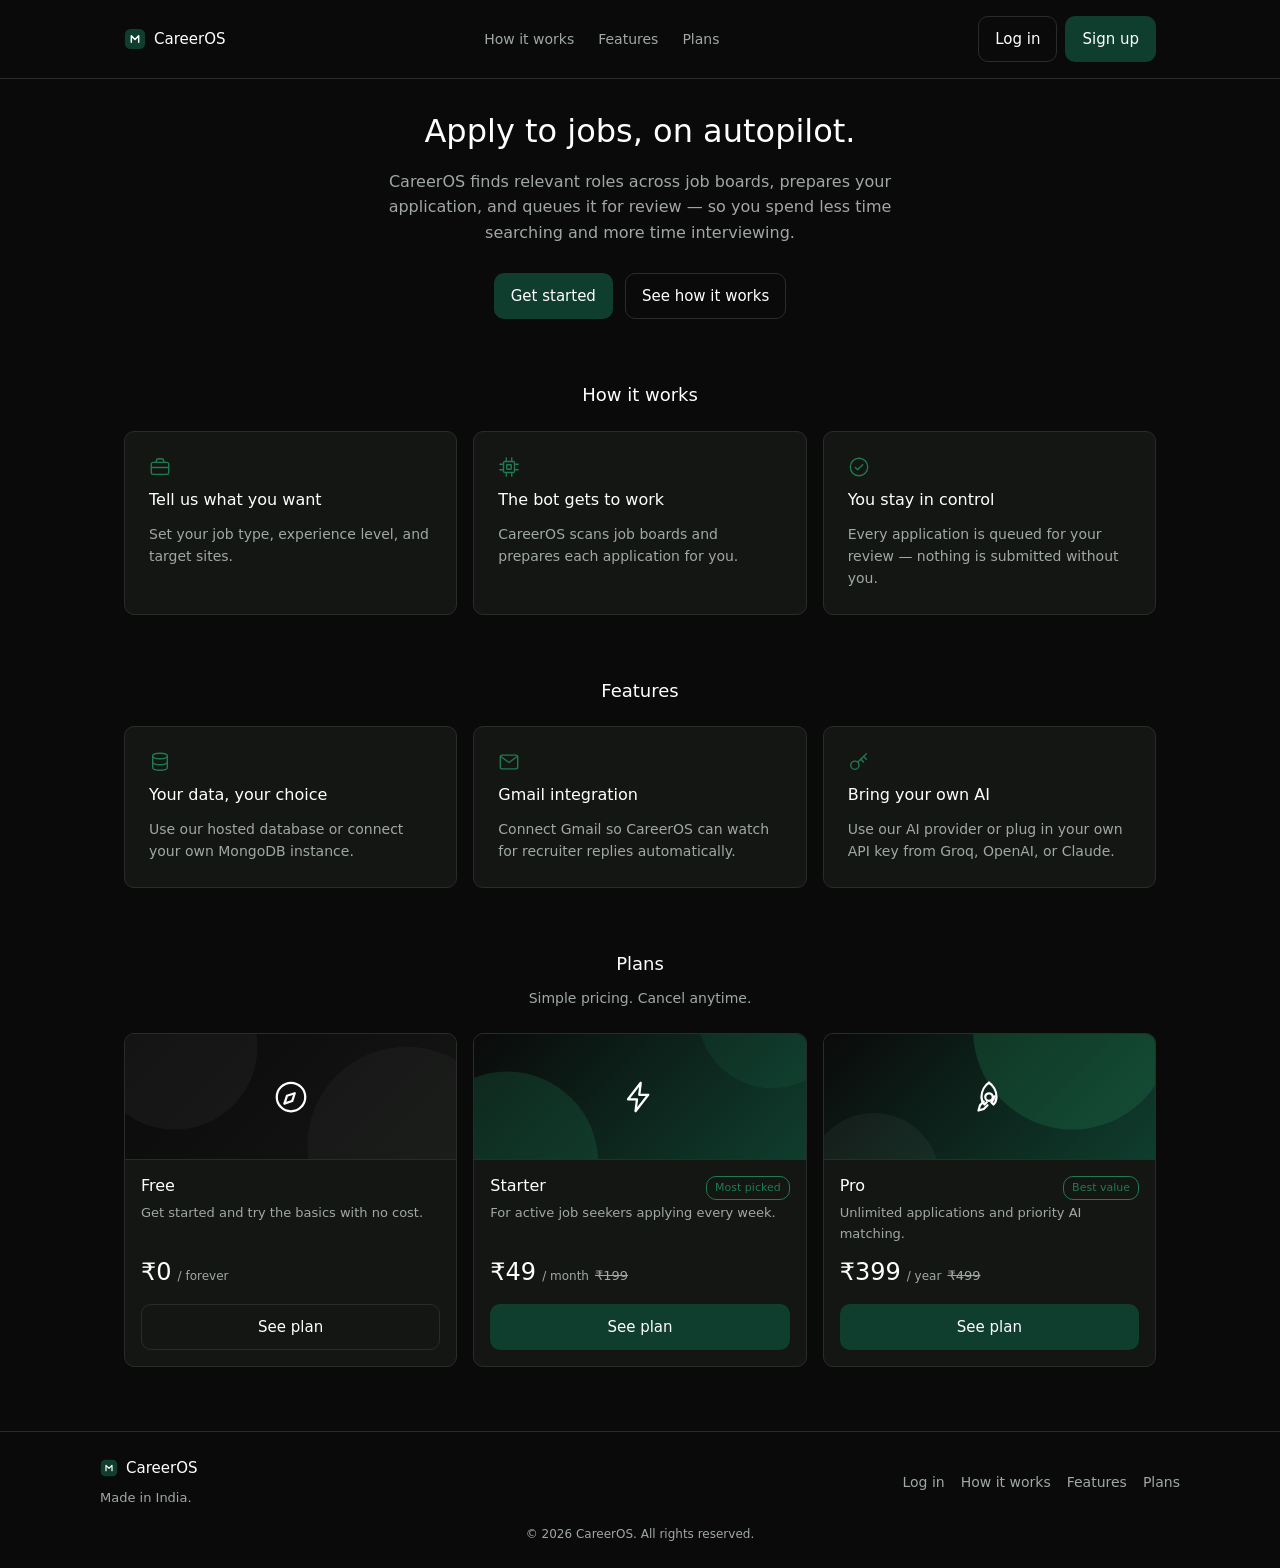
==== commit ab744852: "Add files via upload" ====
--- a/index.html
+++ b/index.html
@@ -4,6 +4,22 @@
   <meta charset="UTF-8" />
   <meta name="viewport" content="width=device-width, initial-scale=1.0" />
   <title>CareerOS — Apply to jobs on autopilot</title>
+  <link rel="icon" type="image/x-icon" href="assets/favicon/favicon.ico" />
+  <link rel="icon" type="image/png" sizes="32x32" href="assets/favicon/favicon-32x32.png" />
+  <link rel="icon" type="image/png" sizes="16x16" href="assets/favicon/favicon-16x16.png" />
+  <link rel="apple-touch-icon" sizes="180x180" href="assets/favicon/apple-touch-icon.png" />
+  <link rel="manifest" href="assets/favicon/site.webmanifest" />
+  <meta name="theme-color" content="#0F3D2E" />
+  <meta name="description" content="CareerOS automates your job search — apply to roles across LinkedIn, Indeed, Naukri and more, track every application, and never miss a recruiter reply." />
+  <meta property="og:type" content="website" />
+  <meta property="og:site_name" content="CareerOS" />
+  <meta property="og:title" content="CareerOS — Apply to jobs on autopilot" />
+  <meta property="og:description" content="Automate your job search, track applications in real time, and catch every recruiter reply — all from one dashboard." />
+  <meta property="og:image" content="assets/favicon/android-chrome-512x512.png" />
+  <meta name="twitter:card" content="summary" />
+  <meta name="twitter:title" content="CareerOS — Apply to jobs on autopilot" />
+  <meta name="twitter:description" content="Automate your job search, track applications in real time, and catch every recruiter reply." />
+  <meta name="twitter:image" content="assets/favicon/android-chrome-512x512.png" />
   <link rel="stylesheet" href="css/tokens.css" />
   <link rel="stylesheet" href="css/global.css" />
   <link rel="stylesheet" href="css/home.css" />
@@ -22,8 +38,8 @@
         <a href="#plans">Plans</a>
       </nav>
       <div class="top-nav__auth">
-        <a class="btn btn-secondary top-nav__cta" href="login.html">Log in</a>
-        <a class="btn btn-primary top-nav__cta" href="login.html#signup">Sign up</a>
+        <a class="btn btn-secondary top-nav__cta" href="auth/login.html">Log in</a>
+        <a class="btn btn-primary top-nav__cta" href="auth/login.html#signup">Sign up</a>
       </div>
     </div>
   </header>
@@ -37,7 +53,7 @@
         queues it for review — so you spend less time searching and more time interviewing.
       </p>
       <div class="hero__actions">
-        <a class="btn btn-primary" href="login.html#signup">Get started</a>
+        <a class="btn btn-primary" href="auth/login.html#signup">Get started</a>
         <a class="btn btn-secondary" href="#how-it-works">See how it works</a>
       </div>
     </section>
@@ -170,7 +186,7 @@
         <p>Made in India.</p>
       </div>
       <div class="site-footer__links">
-        <a href="login.html">Log in</a>
+        <a href="auth/login.html">Log in</a>
         <a href="#how-it-works">How it works</a>
         <a href="#features">Features</a>
         <a href="#plans">Plans</a>
--- a/css/global.css
+++ b/css/global.css
@@ -718,3 +718,38 @@
   color: var(--text-secondary);
   white-space: nowrap;
 }
+
+/* ============ VIEW ROUTER (SPA content transitions) ============ */
+#view-root {
+  animation: view-in var(--transition-base) ease;
+}
+
+#view-root.view-transition--out {
+  animation: view-out 0.12s ease forwards;
+}
+
+#view-root.view-transition--in {
+  animation: view-in var(--transition-base) ease;
+}
+
+@keyframes view-in {
+  from {
+    opacity: 0;
+    transform: translateY(6px);
+  }
+  to {
+    opacity: 1;
+    transform: translateY(0);
+  }
+}
+
+@keyframes view-out {
+  from {
+    opacity: 1;
+    transform: translateY(0);
+  }
+  to {
+    opacity: 0;
+    transform: translateY(-6px);
+  }
+}
--- a/css/home.css
+++ b/css/home.css
@@ -46,6 +46,13 @@
   color: var(--text-primary);
 }
 
+.top-nav__auth {
+  display: flex;
+  align-items: center;
+  gap: var(--space-xs);
+  flex-shrink: 0;
+}
+
 .top-nav__cta {
   flex-shrink: 0;
 }
@@ -56,6 +63,10 @@
   }
 
   .top-nav__links {
+    display: none;
+  }
+
+  .top-nav__auth .btn-secondary {
     display: none;
   }
 }
@@ -223,3 +234,139 @@
     gap: var(--space-md);
   }
 }
+
+/* ============ PLANS ============ */
+.plans-subtitle {
+  text-align: center;
+  margin-top: -12px;
+  margin-bottom: var(--space-lg);
+  font-size: 14px;
+}
+
+.plans-grid {
+  display: grid;
+  grid-template-columns: repeat(3, 1fr);
+  gap: var(--space-md);
+}
+
+.plan-card {
+  aspect-ratio: 1 / 1;
+  background: var(--surface);
+  border: 1px solid var(--border);
+  border-radius: var(--radius);
+  overflow: hidden;
+  display: flex;
+  flex-direction: column;
+  transition: border-color var(--transition-fast), transform var(--transition-fast);
+}
+
+.plan-card:hover {
+  border-color: var(--accent-hover);
+  transform: translateY(-2px);
+}
+
+.plan-card__art {
+  position: relative;
+  flex: 0 0 38%;
+  background: linear-gradient(135deg, var(--bg), var(--surface));
+  display: flex;
+  align-items: center;
+  justify-content: center;
+  overflow: hidden;
+  border-bottom: 1px solid var(--border);
+}
+
+.plan-card__art--starter,
+.plan-card__art--pro {
+  background: linear-gradient(135deg, #0A0A0A, #0F3D2E);
+}
+
+.plan-card__pattern {
+  position: absolute;
+  inset: 0;
+  width: 100%;
+  height: 100%;
+}
+
+.plan-card__icon {
+  position: relative;
+  z-index: 1;
+  display: inline-flex;
+  color: var(--text-primary);
+  width: 36px;
+  height: 36px;
+}
+
+.plan-card__icon svg {
+  width: 100%;
+  height: 100%;
+  stroke: currentColor;
+}
+
+.plan-card__body {
+  flex: 1;
+  padding: var(--space-md);
+  display: flex;
+  flex-direction: column;
+  gap: 6px;
+  position: relative;
+}
+
+.plan-card__badge {
+  position: absolute;
+  top: var(--space-md);
+  right: var(--space-md);
+  font-size: 11px;
+  color: var(--accent-hover);
+  border: 1px solid var(--accent-hover);
+  border-radius: var(--radius);
+  padding: 2px 8px;
+}
+
+.plan-card__desc {
+  font-size: 13px;
+  flex: 1;
+}
+
+.plan-card__price {
+  display: flex;
+  align-items: baseline;
+  gap: 6px;
+  flex-wrap: wrap;
+}
+
+.plan-card__amount {
+  font-size: 24px;
+  font-weight: var(--font-weight-heading);
+  color: var(--text-primary);
+}
+
+.plan-card__period {
+  font-size: 12px;
+  color: var(--text-secondary);
+}
+
+.plan-card__strike {
+  font-size: 13px;
+  color: var(--text-secondary);
+  text-decoration: line-through;
+}
+
+.plan-card__cta {
+  margin-top: 6px;
+  width: 100%;
+}
+
+@media (max-width: 768px) {
+  .plans-grid {
+    grid-template-columns: 1fr;
+  }
+
+  .plan-card {
+    aspect-ratio: auto;
+  }
+
+  .plan-card__art {
+    flex-basis: 120px;
+  }
+}
